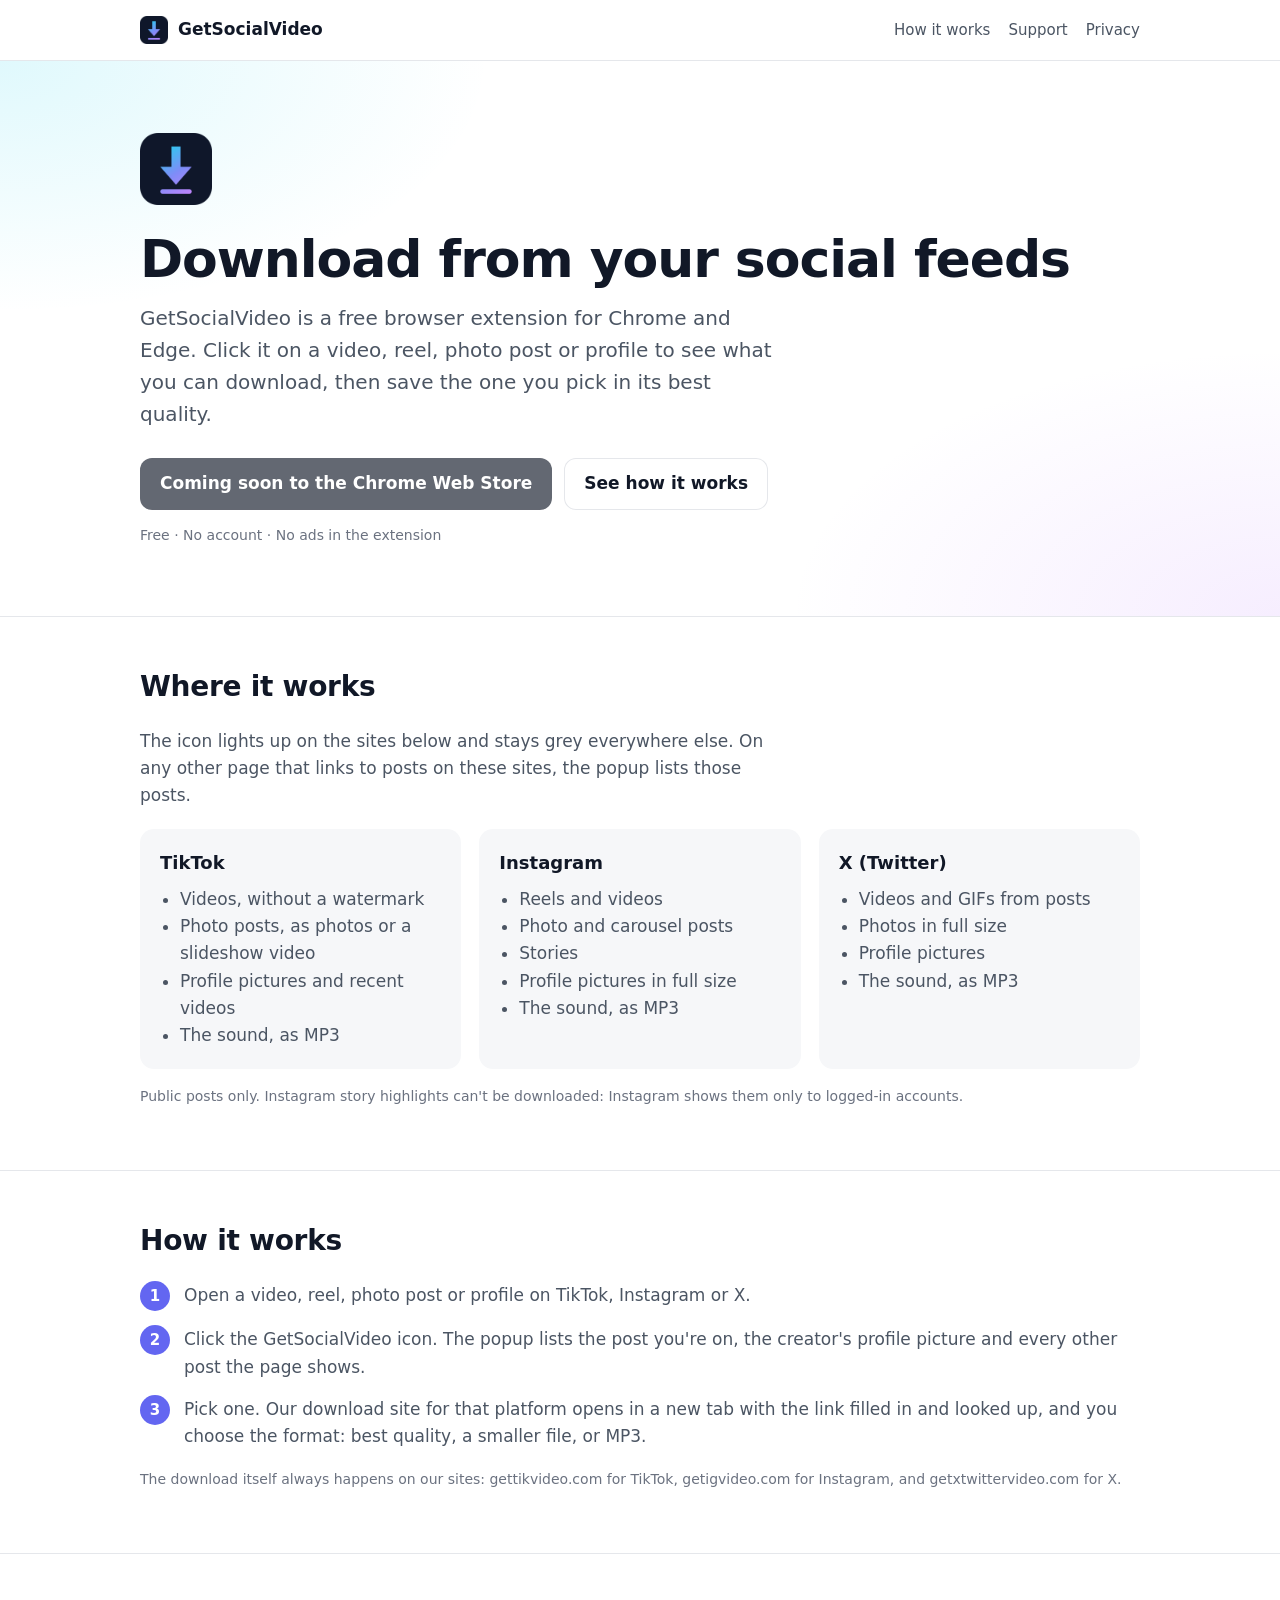
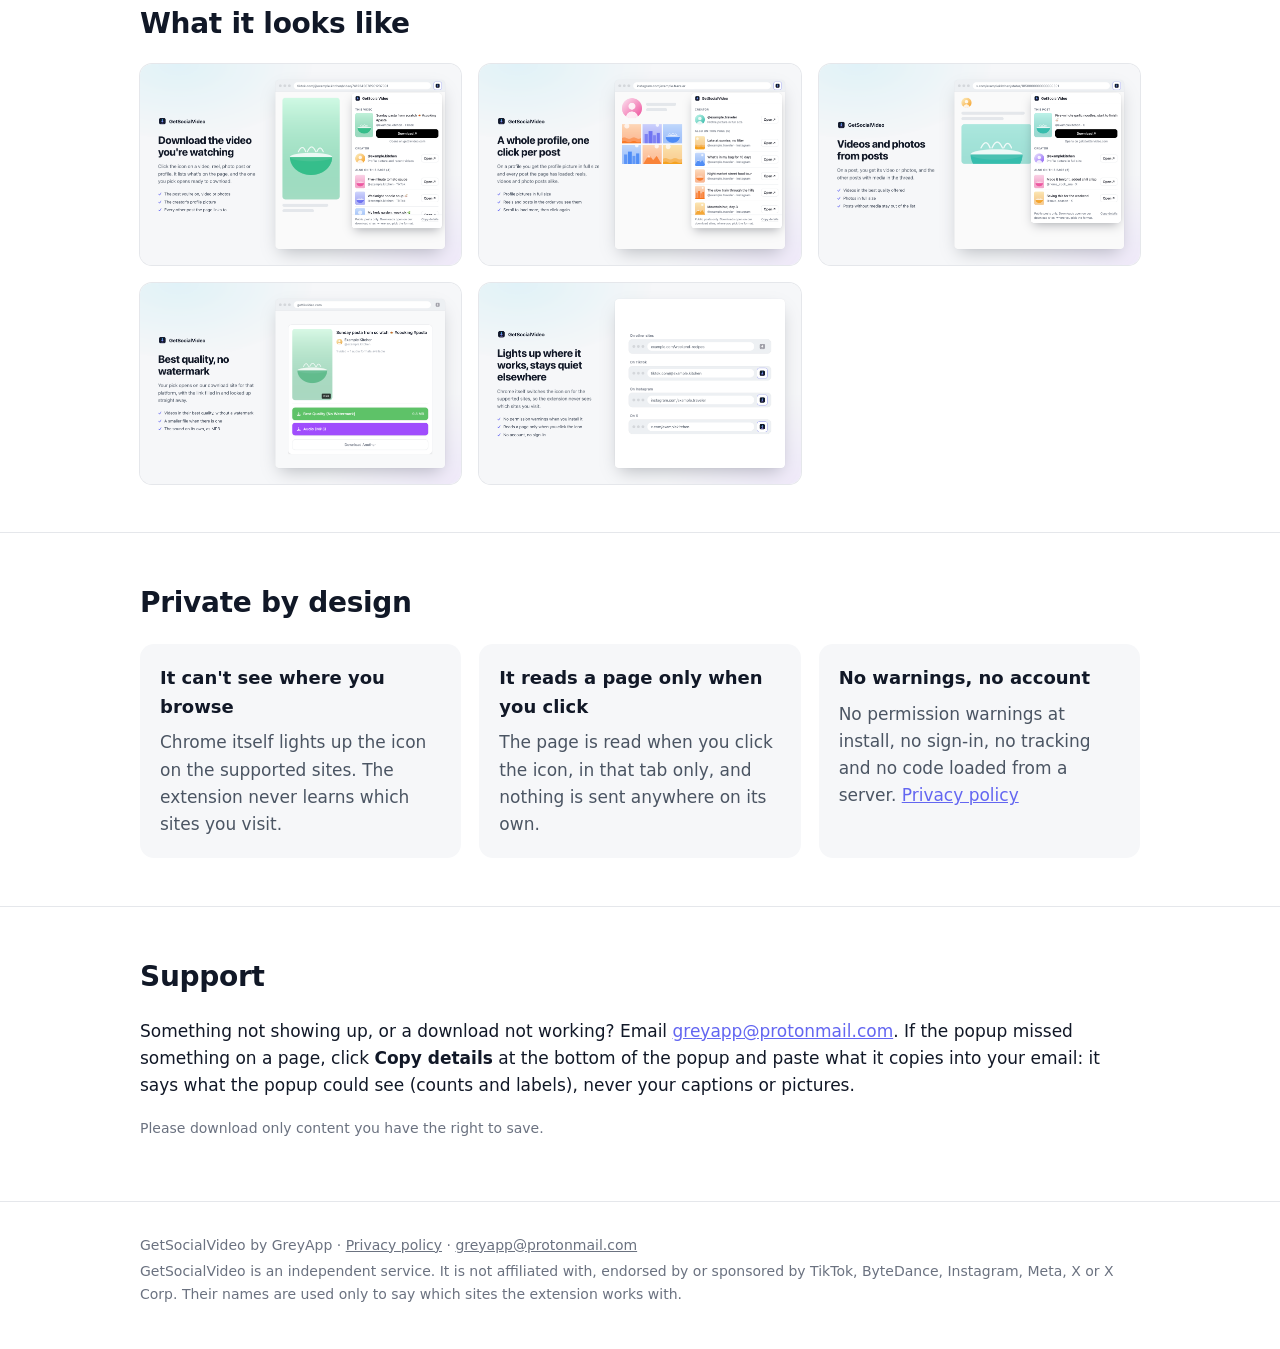
==== index.html @ f2fa4a28 "Update the website" ====
<!doctype html>
<html lang="en">
<head>
<meta charset="utf-8">
<meta name="viewport" content="width=device-width, initial-scale=1">
<title>GetSocialVideo – Social Media Downloader for Chrome and Edge</title>
<meta name="description" content="A free browser extension for Chrome and Edge. Click it on a video, reel, photo post or profile to see what you can download, then save it in its best quality.">
<link rel="canonical" href="https://greayapp.github.io/getsocialvideo/">
<meta property="og:title" content="GetSocialVideo – Social Media Downloader">
<meta property="og:description" content="Save videos, photos and profile pictures from your social feeds. Free, for Chrome and Edge.">
<meta property="og:image" content="https://greayapp.github.io/getsocialvideo/img/screenshot-1-video.png">
<meta property="og:url" content="https://greayapp.github.io/getsocialvideo/">
<link rel="icon" type="image/png" href="favicon.png">
<link rel="apple-touch-icon" href="apple-touch-icon.png">
<link rel="stylesheet" href="style.css">
</head>
<body>
<header class="top"><div class="wrap">
    <a class="brand" href="./"><img src="favicon.png" alt="">GetSocialVideo</a>
    <nav><a class="wide" href="#how">How it works</a><a href="#support">Support</a><a href="privacy/">Privacy</a></nav>
</div></header>

<main>
<div class="hero"><div class="wrap">
    <img class="mark" src="apple-touch-icon.png" alt="">
    <h1>Download from your social feeds</h1>
    <p class="lead">GetSocialVideo is a free browser extension for Chrome and Edge. Click it on a video, reel, photo post or profile to see what you can download, then save the one you pick in its best quality.</p>
    <div class="cta" id="install">
        <!-- The store links go here once the listings are published (see README → Release). -->
        <span class="button" aria-disabled="true">Coming soon to the Chrome Web Store</span>
        <a class="button ghost" href="#how">See how it works</a>
    </div>
    <p class="small" style="margin-top:14px">Free · No account · No ads in the extension</p>
</div></div>

<section id="supported"><div class="wrap">
    <h2>Where it works</h2>
    <p class="lead" style="font-size:17px;margin-bottom:20px">The icon lights up on the sites below and stays grey everywhere else. On any other page that links to posts on these sites, the popup lists those posts.</p>
    <div class="grid">
        <div class="card"><h3>TikTok</h3><ul><li>Videos, without a watermark</li><li>Photo posts, as photos or a slideshow video</li><li>Profile pictures and recent videos</li><li>The sound, as MP3</li></ul></div>
        <div class="card"><h3>Instagram</h3><ul><li>Reels and videos</li><li>Photo and carousel posts</li><li>Stories</li><li>Profile pictures in full size</li><li>The sound, as MP3</li></ul></div>
        <div class="card"><h3>X (Twitter)</h3><ul><li>Videos and GIFs from posts</li><li>Photos in full size</li><li>Profile pictures</li><li>The sound, as MP3</li></ul></div>
    </div>
    <p class="small" style="margin-top:16px">Public posts only. Instagram story highlights can't be downloaded: Instagram shows them only to logged-in accounts.</p>
</div></section>

<section id="how"><div class="wrap">
    <h2>How it works</h2>
    <ol class="steps">
        <li>Open a video, reel, photo post or profile on TikTok, Instagram or X.</li>
        <li>Click the GetSocialVideo icon. The popup lists the post you're on, the creator's profile picture and every other post the page shows.</li>
        <li>Pick one. Our download site for that platform opens in a new tab with the link filled in and looked up, and you choose the format: best quality, a smaller file, or MP3.</li>
    </ol>
    <p class="small" style="margin-top:18px">The download itself always happens on our sites: gettikvideo.com for TikTok, getigvideo.com for Instagram, and getxtwittervideo.com for X.</p>
</div></section>

<section id="screens"><div class="wrap">
    <h2>What it looks like</h2>
    <div class="shots">
        <img src="img/screenshot-1-video.png" alt="The popup on a video page, listing the video, its creator and other posts" loading="lazy" width="1280" height="800">
        <img src="img/screenshot-2-profile.png" alt="The popup on a profile, listing the profile picture and the profile's posts" loading="lazy" width="1280" height="800">
        <img src="img/screenshot-3-post.png" alt="The popup on a post with a video, and replies with photos" loading="lazy" width="1280" height="800">
        <img src="img/screenshot-4-site.png" alt="The download site's result, offering the best quality without a watermark and MP3" loading="lazy" width="1280" height="800">
        <img src="img/screenshot-5-icon.png" alt="The toolbar icon, grey on other sites and lit on the supported ones" loading="lazy" width="1280" height="800">
    </div>
</div></section>

<section id="private"><div class="wrap">
    <h2>Private by design</h2>
    <div class="grid">
        <div class="card"><h3>It can't see where you browse</h3><p>Chrome itself lights up the icon on the supported sites. The extension never learns which sites you visit.</p></div>
        <div class="card"><h3>It reads a page only when you click</h3><p>The page is read when you click the icon, in that tab only, and nothing is sent anywhere on its own.</p></div>
        <div class="card"><h3>No warnings, no account</h3><p>No permission warnings at install, no sign-in, no tracking and no code loaded from a server. <a href="privacy/">Privacy policy</a></p></div>
    </div>
</div></section>

<section id="support"><div class="wrap">
    <h2>Support</h2>
    <p>Something not showing up, or a download not working? Email <a href="mailto:greyapp@protonmail.com">greyapp@protonmail.com</a>. If the popup missed something on a page, click <strong>Copy details</strong> at the bottom of the popup and paste what it copies into your email: it says what the popup could see (counts and labels), never your captions or pictures.</p>
    <p class="small">Please download only content you have the right to save.</p>
</div></section>
</main>

<footer><div class="wrap">
    <p>GetSocialVideo by GreyApp · <a href="privacy/">Privacy policy</a> · <a href="mailto:greyapp@protonmail.com">greyapp@protonmail.com</a></p>
    <p>GetSocialVideo is an independent service. It is not affiliated with, endorsed by or sponsored by TikTok, ByteDance, Instagram, Meta, X or X Corp. Their names are used only to say which sites the extension works with.</p>
</div></footer>
</body>
</html>
---- style.css ----
:root {
    color-scheme: light dark;
    --bg: #ffffff;
    --soft: #f6f7f9;
    --text: #111827;
    --muted: #4b5563;
    --faint: #6b7280;
    --line: #e5e7eb;
    --accent: #6366f1;
    --button: #111827;
    --button-text: #ffffff;
}
@media (prefers-color-scheme: dark) {
    :root {
        --bg: #0b0d17;
        --soft: #131627;
        --text: #f3f4f6;
        --muted: #c7c9d1;
        --faint: #9ca3af;
        --line: #262a3d;
        --accent: #818cf8;
        --button: #ffffff;
        --button-text: #0b0d17;
    }
}
* { box-sizing: border-box; }
html { -webkit-text-size-adjust: 100%; }
body {
    margin: 0;
    background: var(--bg);
    color: var(--text);
    font: 17px/1.6 -apple-system, BlinkMacSystemFont, "Segoe UI", system-ui, Roboto, sans-serif;
    -webkit-font-smoothing: antialiased;
}
a { color: var(--accent); }
.wrap { max-width: 1040px; margin: 0 auto; padding: 0 20px; }
header.top { border-bottom: 1px solid var(--line); }
header.top .wrap { display: flex; align-items: center; justify-content: space-between; height: 60px; }
.brand { display: flex; align-items: center; gap: 10px; color: var(--text); font-weight: 700; text-decoration: none; }
.brand img { width: 28px; height: 28px; }
nav a { color: var(--muted); text-decoration: none; margin-left: 18px; font-size: 15px; }
nav a:hover { color: var(--text); }

.hero {
    padding: 72px 0 56px;
    background: radial-gradient(700px 360px at 0% 0%, rgba(34, 211, 238, .14), transparent 70%),
                radial-gradient(700px 380px at 100% 100%, rgba(192, 132, 252, .14), transparent 70%);
}
.hero .mark { width: 72px; height: 72px; }
h1 { font-size: clamp(34px, 6vw, 52px); line-height: 1.1; letter-spacing: -0.02em; margin: 18px 0 14px; }
.lead { font-size: 20px; color: var(--muted); max-width: 640px; margin: 0; }
.cta { display: flex; flex-wrap: wrap; gap: 12px; margin-top: 28px; align-items: center; }
.button {
    display: inline-block; padding: 12px 20px; border-radius: 12px; background: var(--button); color: var(--button-text);
    font-weight: 600; text-decoration: none;
}
.button.ghost { background: transparent; color: var(--text); box-shadow: inset 0 0 0 1px var(--line); }
.button[aria-disabled="true"] { opacity: .65; cursor: default; }
.small { font-size: 14px; color: var(--faint); }

section { padding: 48px 0; border-top: 1px solid var(--line); }
h2 { font-size: 28px; letter-spacing: -0.01em; margin: 0 0 18px; }
h3 { font-size: 18px; margin: 0 0 8px; }
.grid { display: grid; gap: 18px; grid-template-columns: repeat(auto-fit, minmax(240px, 1fr)); }
.card { background: var(--soft); border-radius: 14px; padding: 20px; }
.card ul, .card ol { margin: 0; padding-left: 20px; color: var(--muted); }
.card p { margin: 0; color: var(--muted); }
.steps { counter-reset: step; list-style: none; padding: 0; margin: 0; display: grid; gap: 14px; }
.steps li { counter-increment: step; display: flex; gap: 14px; align-items: baseline; color: var(--muted); }
.steps li::before {
    content: counter(step); flex: 0 0 30px; height: 30px; border-radius: 50%; display: grid; place-items: center;
    background: var(--accent); color: #fff; font-weight: 700; font-size: 15px;
}
.shots { display: grid; gap: 18px; grid-template-columns: repeat(auto-fit, minmax(300px, 1fr)); }
.shots img { width: 100%; height: auto; border-radius: 12px; box-shadow: 0 0 0 1px var(--line); }

article.doc { max-width: 760px; padding: 48px 0 64px; }
article.doc h1 { font-size: 38px; }
article.doc h2 { font-size: 22px; margin-top: 36px; }
article.doc p, article.doc li { color: var(--muted); }
article.doc table { border-collapse: collapse; width: 100%; font-size: 15px; }
article.doc th, article.doc td { text-align: left; padding: 8px 10px; border-bottom: 1px solid var(--line); vertical-align: top; }
article.doc code { font-size: 14px; }

footer { border-top: 1px solid var(--line); padding: 28px 0 40px; color: var(--faint); font-size: 14px; }
footer p { margin: 4px 0; }
footer a { color: var(--faint); }
nav a { white-space: nowrap; }
@media (max-width: 520px) {
    nav a { margin-left: 12px; font-size: 14px; }
    nav a.wide { display: none; }
}
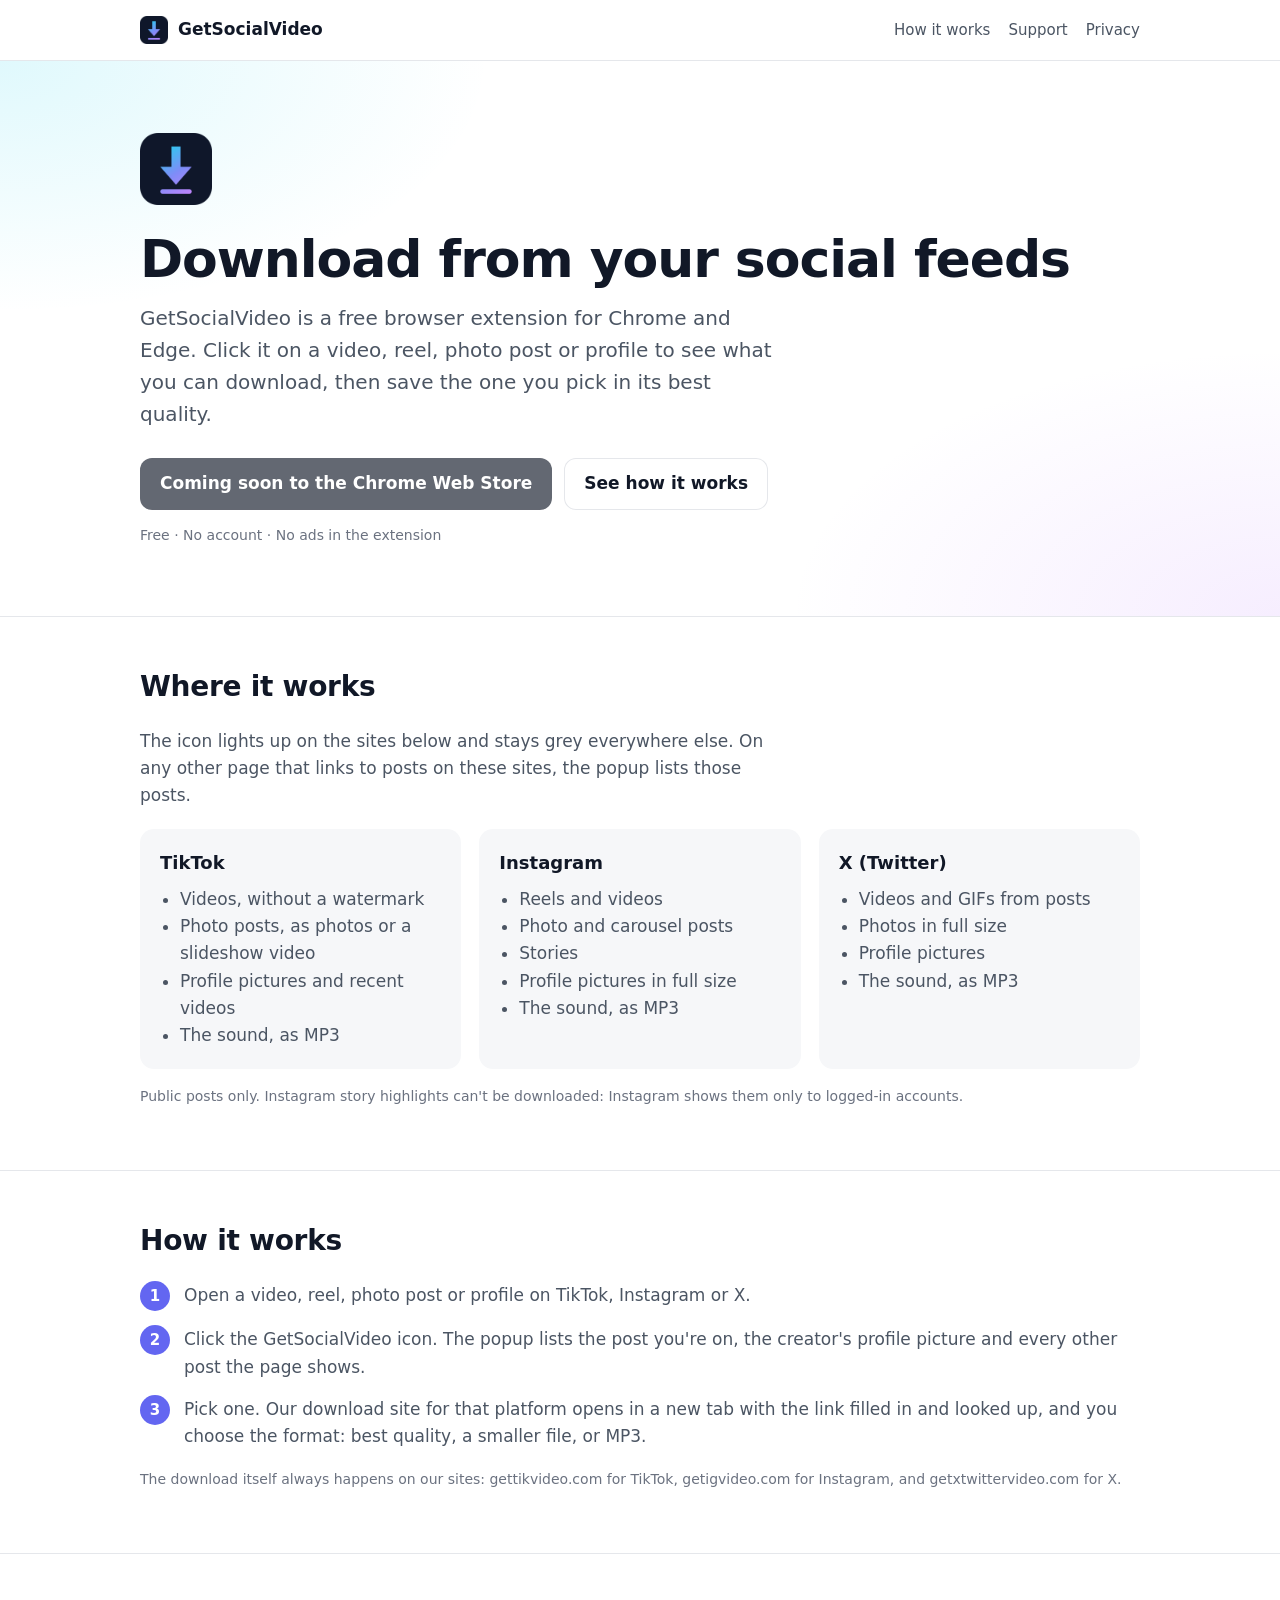
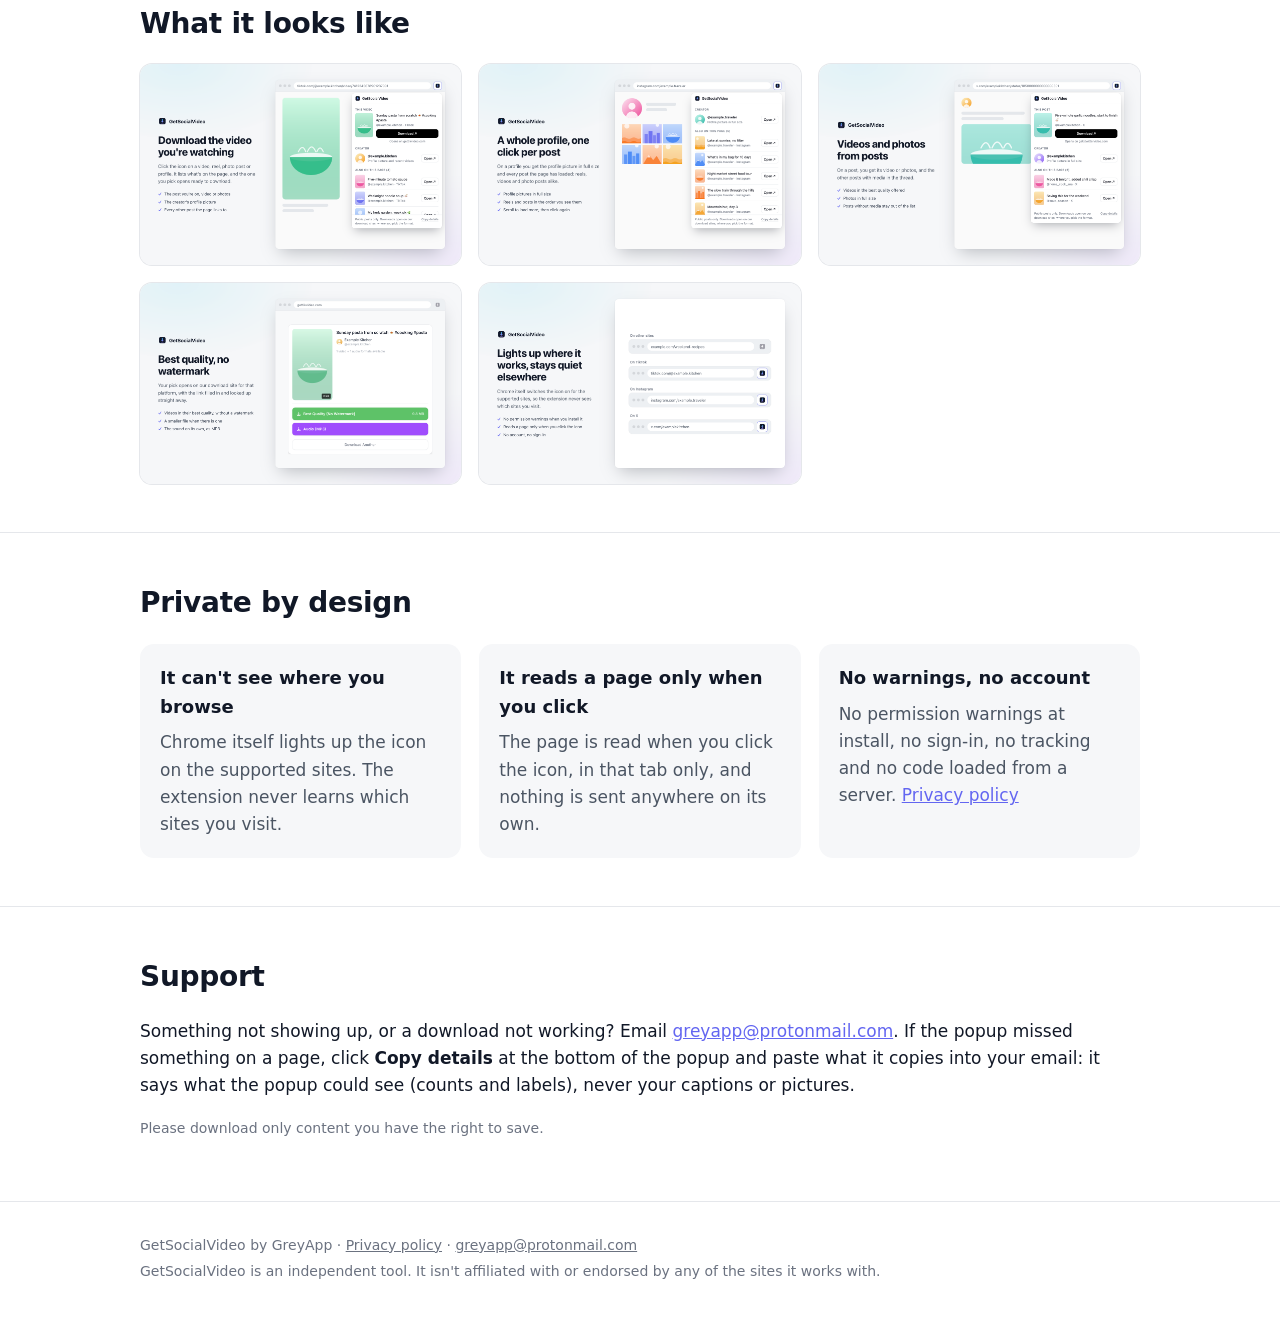
==== commit 50514608: "Update the website" ====
--- a/index.html
+++ b/index.html
@@ -83,7 +83,7 @@
 
 <footer><div class="wrap">
     <p>GetSocialVideo by GreyApp · <a href="privacy/">Privacy policy</a> · <a href="mailto:greyapp@protonmail.com">greyapp@protonmail.com</a></p>
-    <p>GetSocialVideo is an independent service. It is not affiliated with, endorsed by or sponsored by TikTok, ByteDance, Instagram, Meta, X or X Corp. Their names are used only to say which sites the extension works with.</p>
+    <p>GetSocialVideo is an independent tool. It isn't affiliated with or endorsed by any of the sites it works with.</p>
 </div></footer>
 </body>
 </html>
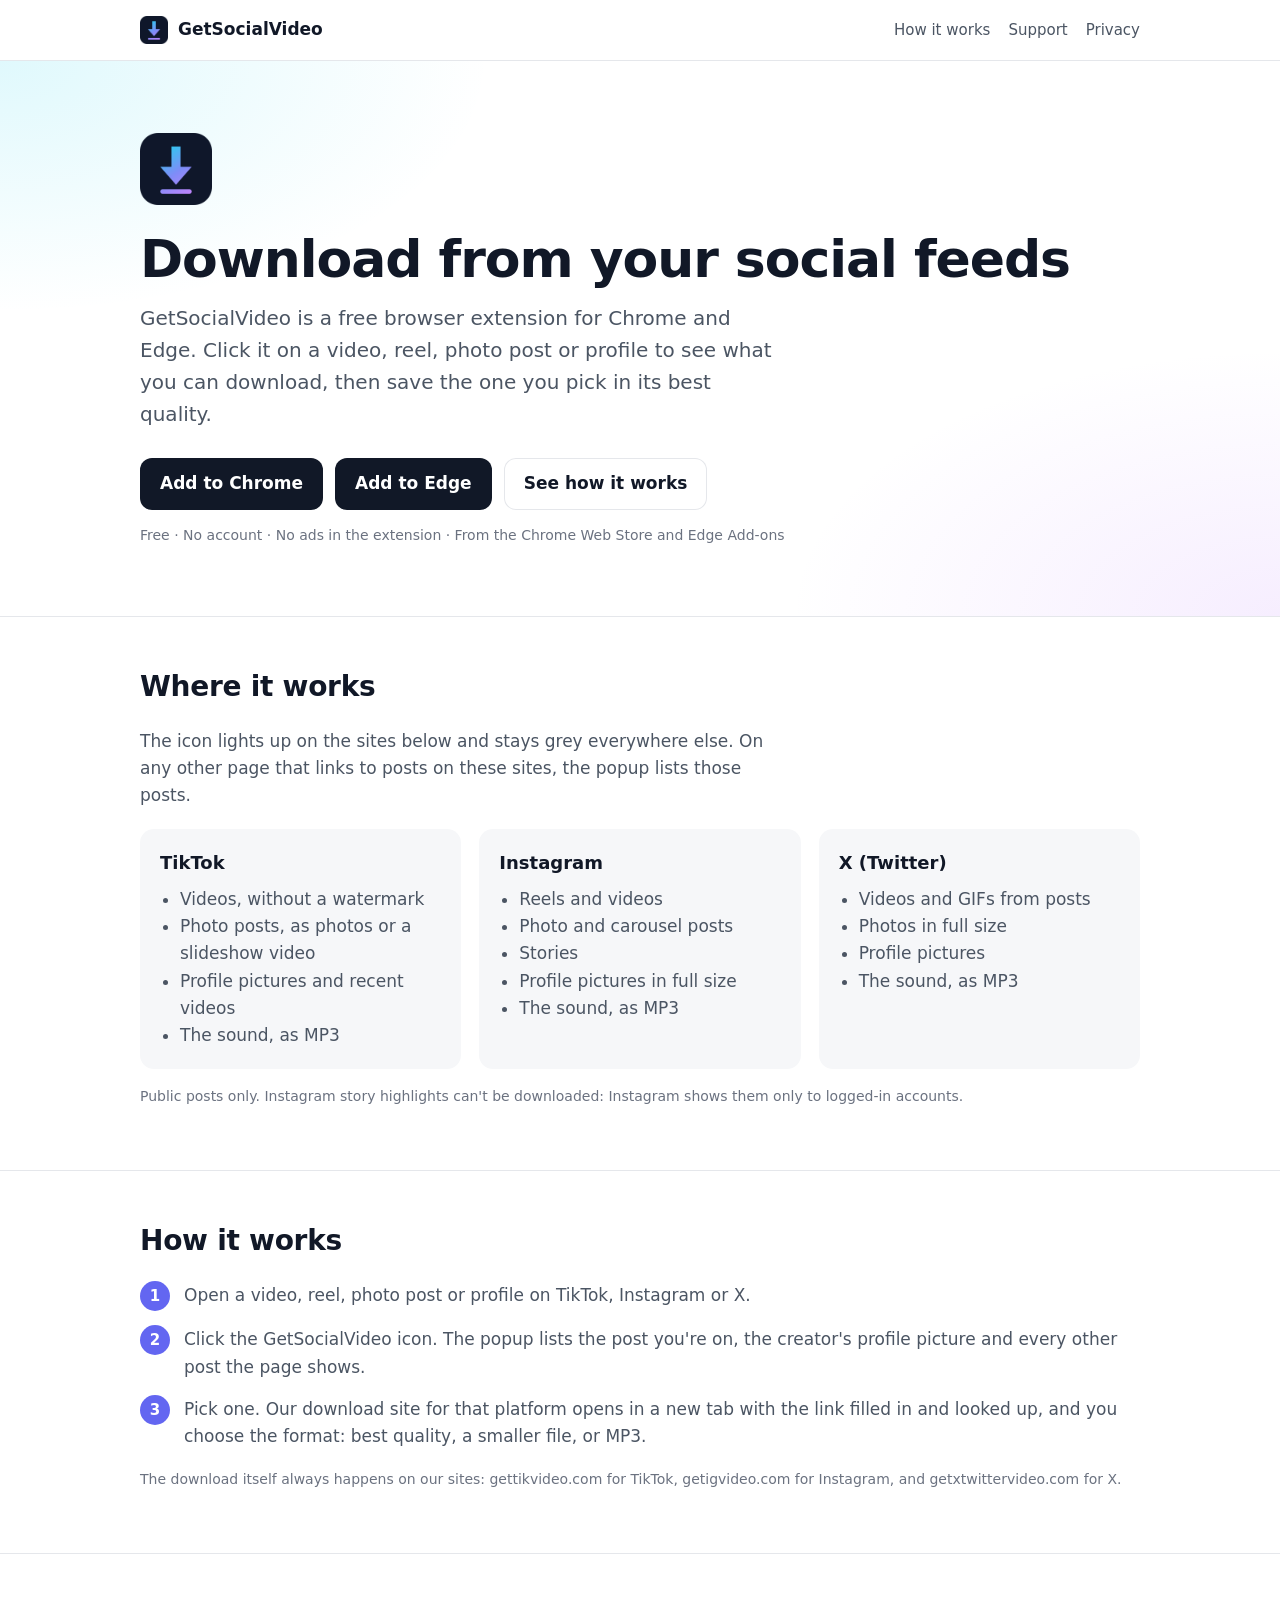
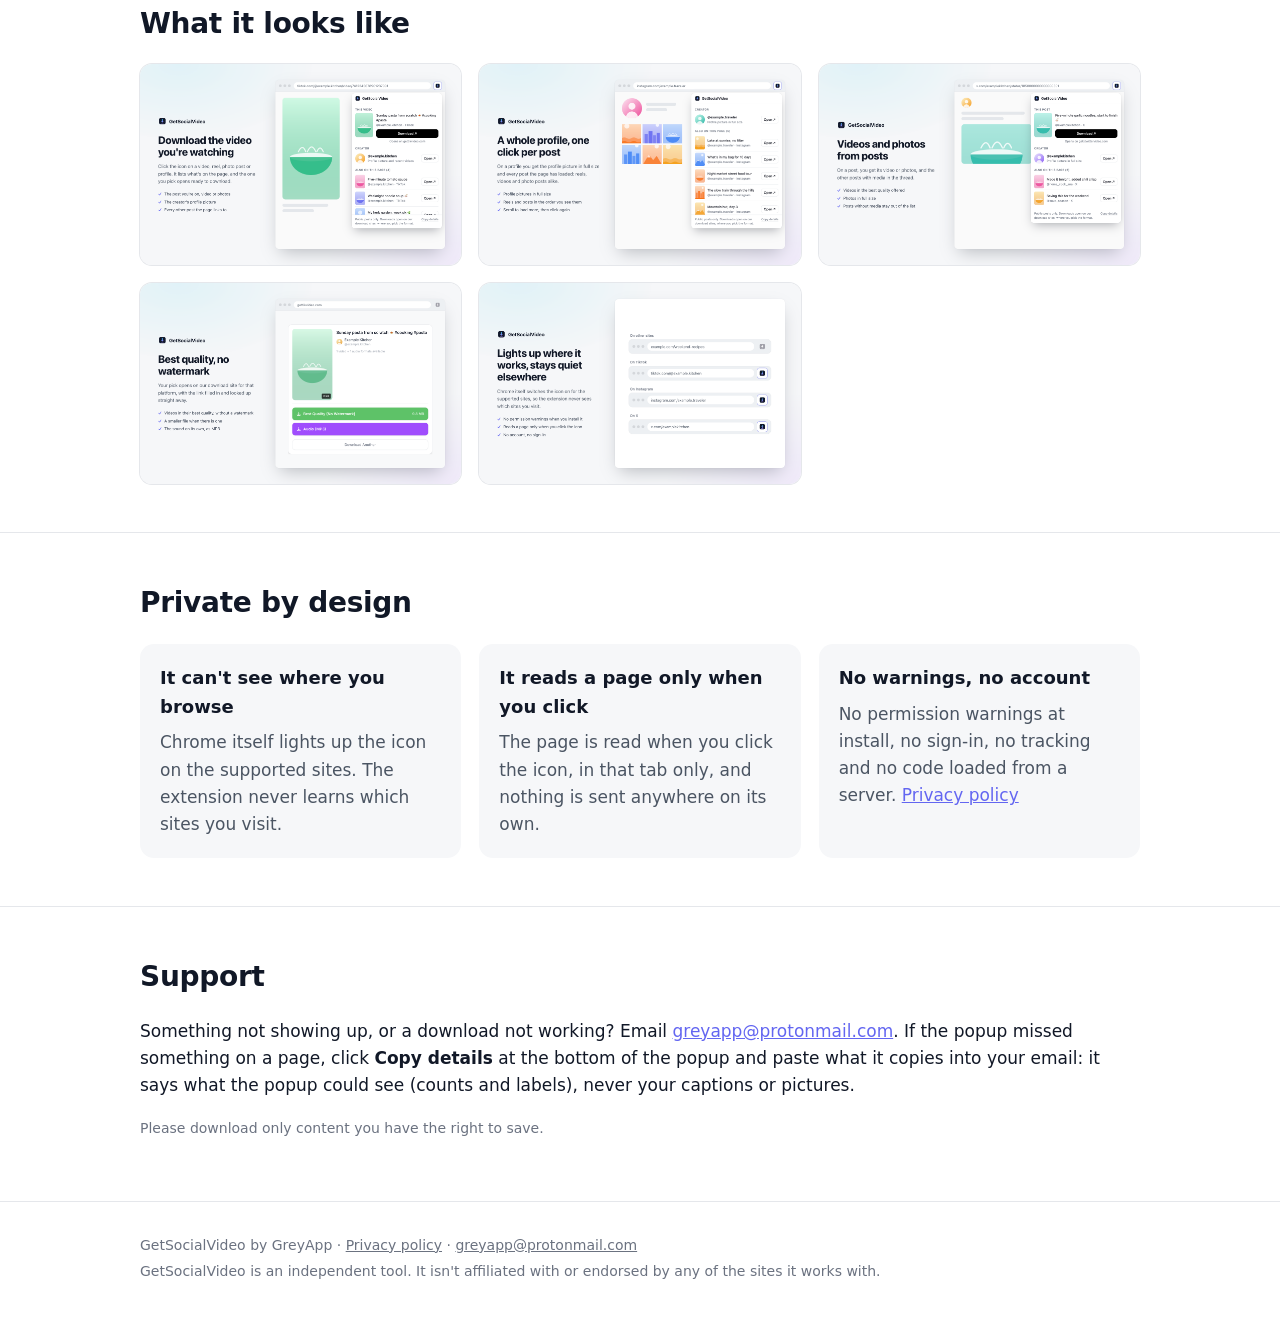
==== commit 43c943ea: "Update the website" ====
--- a/index.html
+++ b/index.html
@@ -26,11 +26,11 @@
     <h1>Download from your social feeds</h1>
     <p class="lead">GetSocialVideo is a free browser extension for Chrome and Edge. Click it on a video, reel, photo post or profile to see what you can download, then save the one you pick in its best quality.</p>
     <div class="cta" id="install">
-        <!-- The store links go here once the listings are published (see README → Release). -->
-        <span class="button" aria-disabled="true">Coming soon to the Chrome Web Store</span>
+        <a class="button" href="https://chromewebstore.google.com/detail/getsocialvideo-%E2%80%93-social-m/lamlifpebefeanbopfkpcmdgnklfpcfk?utm_source=website&amp;utm_medium=home">Add to Chrome</a>
+        <a class="button" href="https://microsoftedge.microsoft.com/addons/detail/getsocialvideo-%E2%80%93-social-m/cenlfpholfoelgaekpmachdgbjmpinog?utm_source=website&amp;utm_medium=home">Add to Edge</a>
         <a class="button ghost" href="#how">See how it works</a>
     </div>
-    <p class="small" style="margin-top:14px">Free · No account · No ads in the extension</p>
+    <p class="small" style="margin-top:14px">Free · No account · No ads in the extension · From the Chrome Web Store and Edge Add-ons</p>
 </div></div>
 
 <section id="supported"><div class="wrap">
--- a/style.css
+++ b/style.css
@@ -55,7 +55,6 @@
     font-weight: 600; text-decoration: none;
 }
 .button.ghost { background: transparent; color: var(--text); box-shadow: inset 0 0 0 1px var(--line); }
-.button[aria-disabled="true"] { opacity: .65; cursor: default; }
 .small { font-size: 14px; color: var(--faint); }
 
 section { padding: 48px 0; border-top: 1px solid var(--line); }
